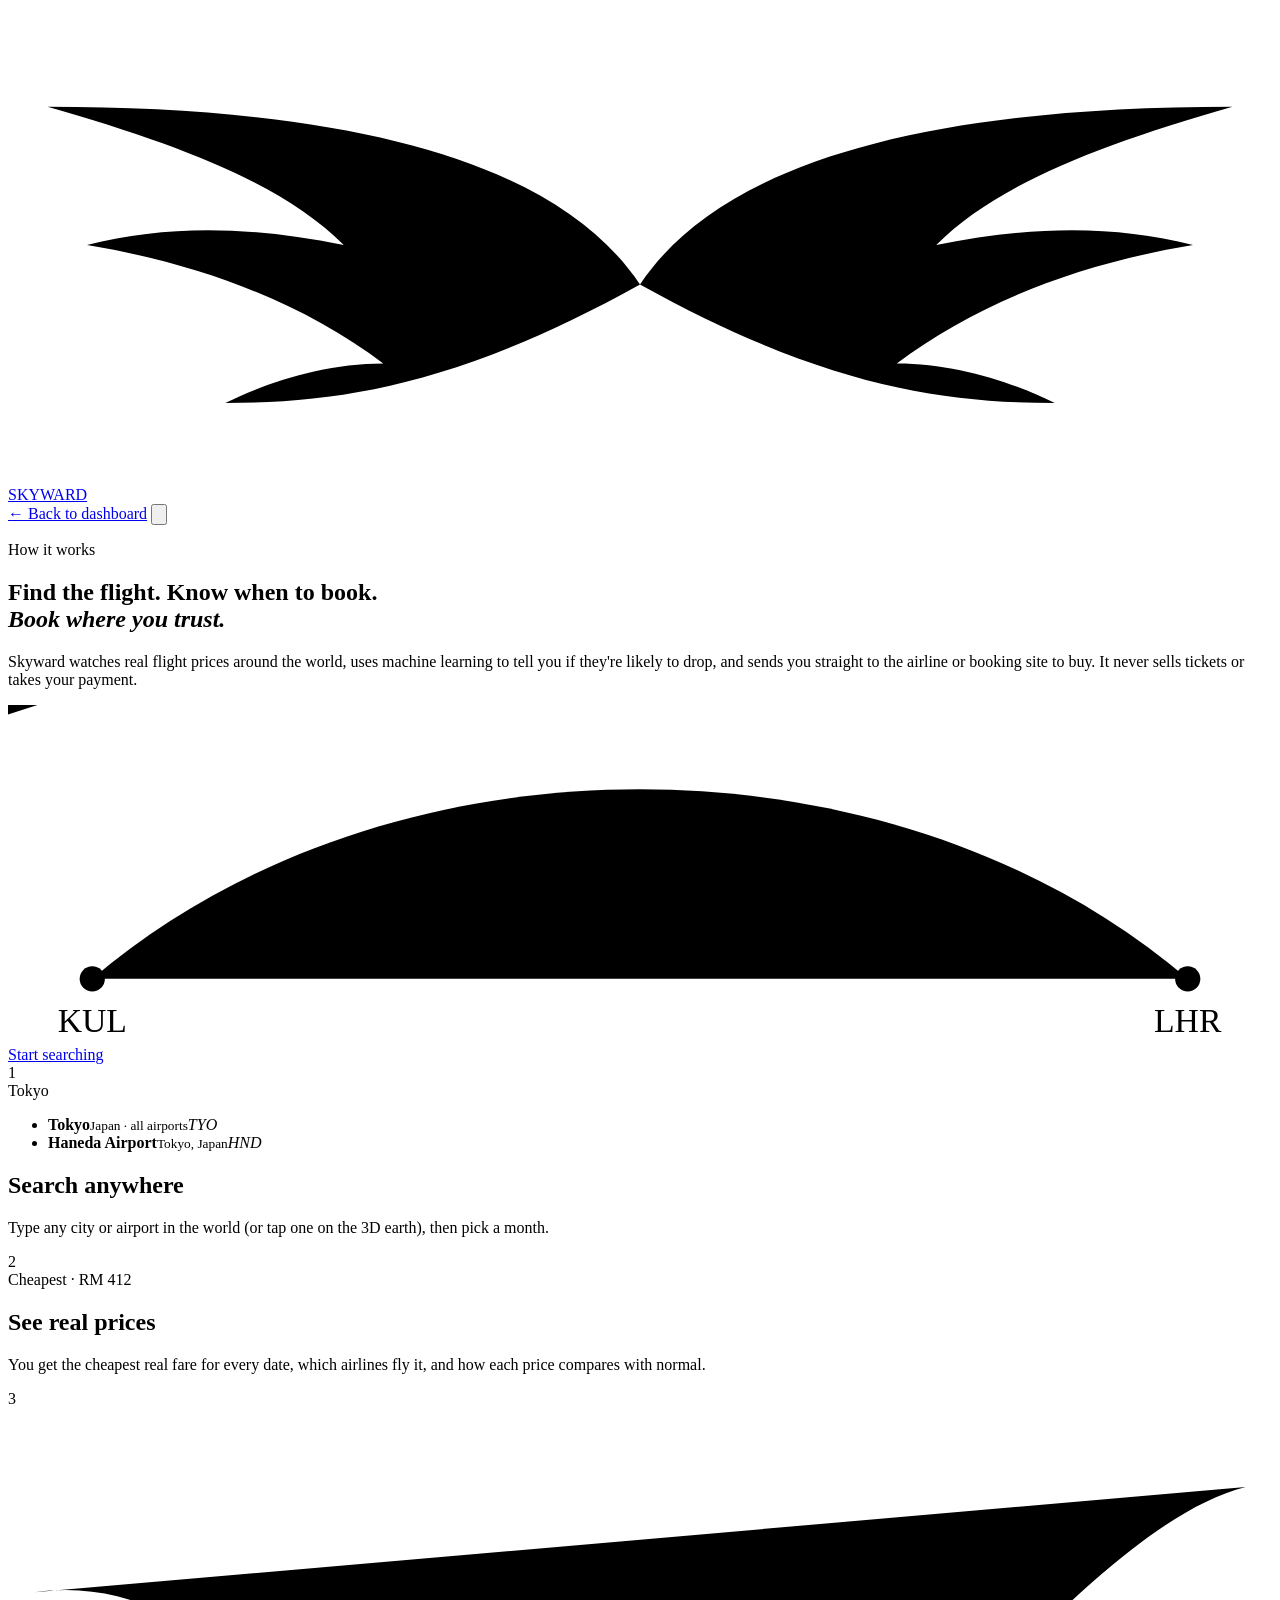
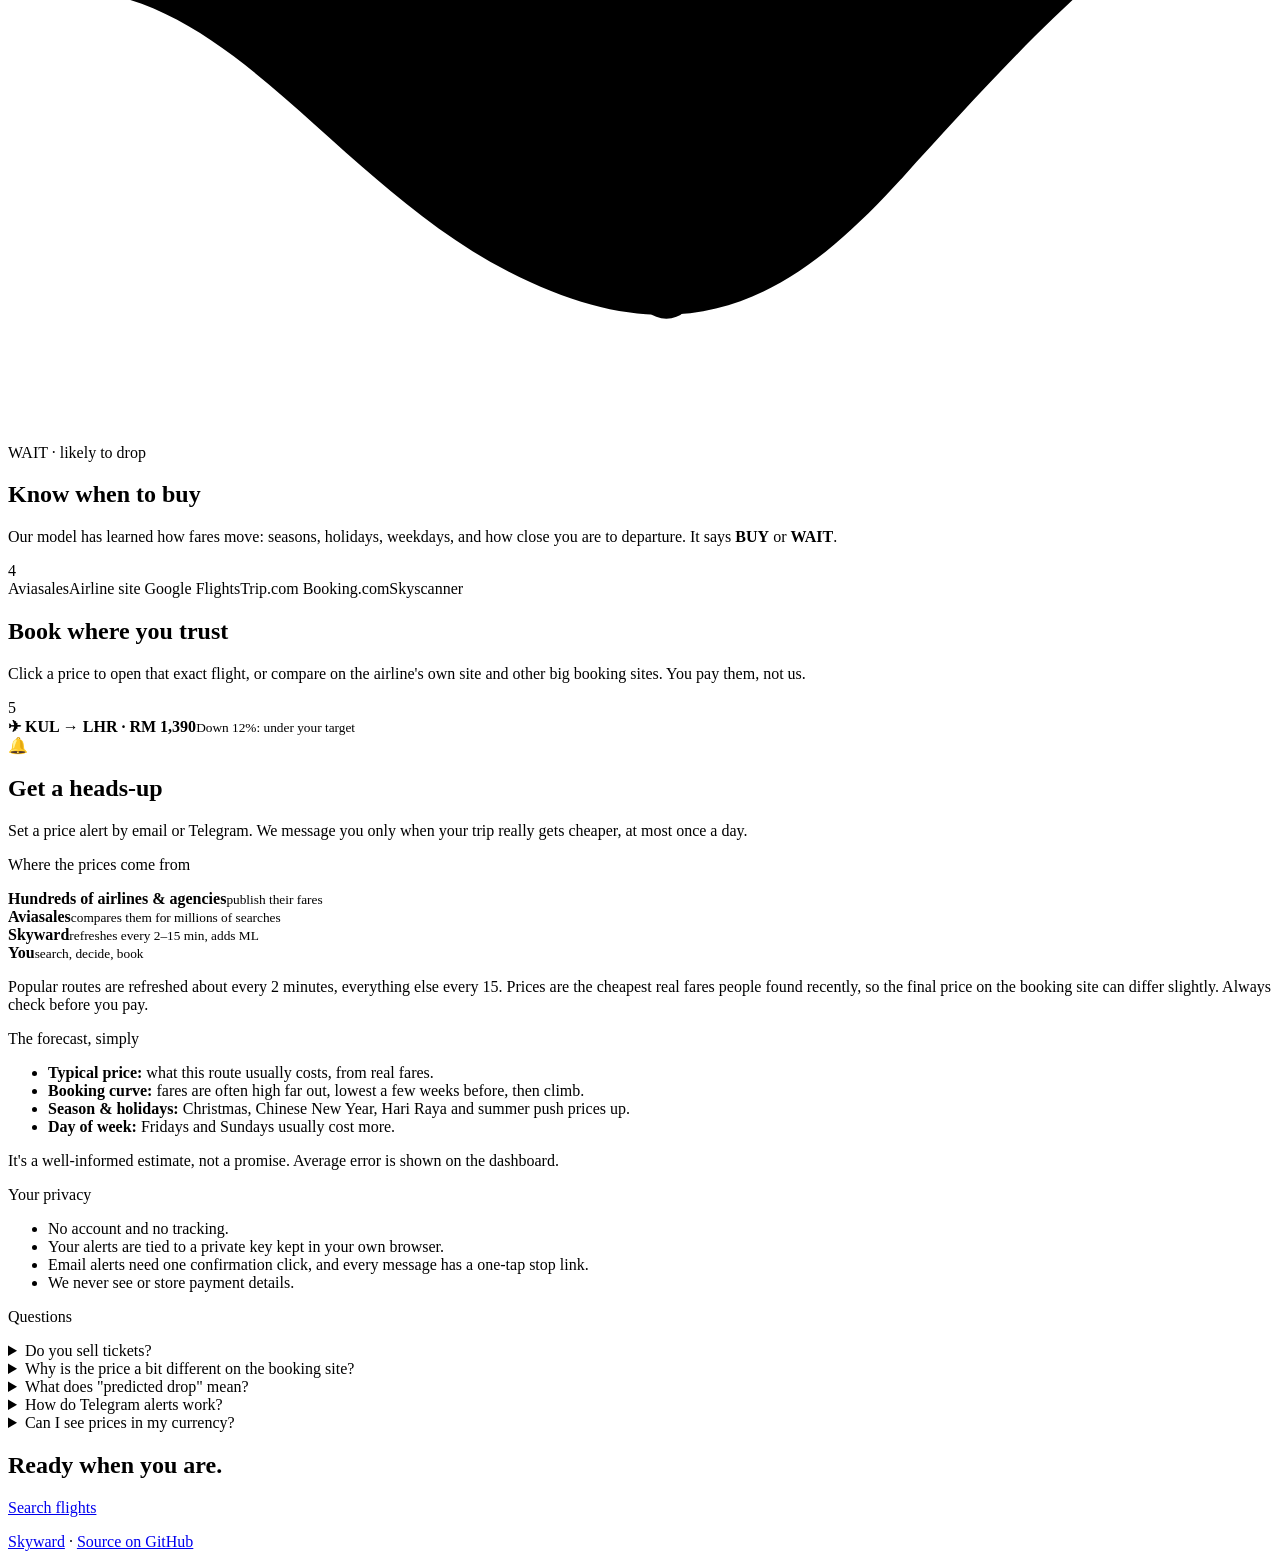
==== frontend/how.html @ 54696dd7 "v2.2.0: compare airlines, 2-minute live prices, varied deals, 180+ airline directory, How it works p" ====
<!doctype html>
<html lang="en" data-theme="dark">
<head>
<meta charset="utf-8">
<meta name="viewport" content="width=device-width, initial-scale=1">
<title>How Skyward works · Simple guide</title>
<meta name="description" content="How Skyward finds real flight prices, predicts when they'll drop, and lets you book on the site you trust.">
<meta name="color-scheme" content="dark light">
<script src="/static/theme.js?v=2.2.0"></script>
<link rel="preconnect" href="https://fonts.googleapis.com">
<link rel="preconnect" href="https://fonts.gstatic.com" crossorigin>
<link href="https://fonts.googleapis.com/css2?family=Cormorant+Garamond:wght@400;500;600&family=Inter:wght@400;500;600;700&display=swap" rel="stylesheet">
<link rel="stylesheet" href="/static/styles.css?v=2.2.0">
</head>
<body class="how">
<header class="how-top">
  <a class="brand inline" href="/" aria-label="Skyward home">
    <svg class="wings" viewBox="0 0 64 24" aria-hidden="true">
      <path d="M32 14c-4-6-14-9-30-9 7 2 12 4 15 7-5-1-9-1-13 0 6 1 11 3 15 6-3 0-6 1-8 2 6 0 12-1 21-6z"/>
      <path d="M32 14c4-6 14-9 30-9-7 2-12 4-15 7 5-1 9-1 13 0-6 1-11 3-15 6 3 0 6 1 8 2-6 0-12-1-21-6z"/>
    </svg>
    <span class="wordmark">SKYWARD</span>
  </a>
  <nav class="how-nav">
    <a href="/">← Back to dashboard</a>
    <button id="theme-toggle" class="theme-toggle" type="button" aria-label="Switch colour mode">
      <svg viewBox="0 0 24 24" aria-hidden="true">
        <mask id="moon-mask"><rect x="0" y="0" width="24" height="24" fill="white"/><circle class="moon-bite" cx="24" cy="4" r="8" fill="black"/></mask>
        <circle class="sun-core" cx="12" cy="12" r="5" mask="url(#moon-mask)"/>
        <g class="sun-rays">
          <line x1="12" y1="1.5" x2="12" y2="4"/><line x1="12" y1="20" x2="12" y2="22.5"/>
          <line x1="1.5" y1="12" x2="4" y2="12"/><line x1="20" y1="12" x2="22.5" y2="12"/>
          <line x1="4.6" y1="4.6" x2="6.3" y2="6.3"/><line x1="17.7" y1="17.7" x2="19.4" y2="19.4"/>
          <line x1="4.6" y1="19.4" x2="6.3" y2="17.7"/><line x1="17.7" y1="6.3" x2="19.4" y2="4.6"/>
        </g>
      </svg>
    </button>
  </nav>
</header>

<main class="how-main">
  <!-- hero -->
  <section class="how-hero">
    <p class="eyebrow">How it works</p>
    <h1>Find the flight. Know when to book.<br><em>Book where you trust.</em></h1>
    <p class="lead">Skyward watches real flight prices around the world, uses machine learning to tell you if they're likely to
      drop, and sends you straight to the airline or booking site to buy. It never sells tickets or takes your payment.</p>
    <svg class="hero-flight" viewBox="0 0 600 160" aria-hidden="true">
      <path id="hero-path" class="dash-path" d="M40 130 C 180 10, 420 10, 560 130"/>
      <circle cx="40" cy="130" r="6" class="dot"/><circle cx="560" cy="130" r="6" class="dot"/>
      <text x="40" y="155" text-anchor="middle" class="lbl">KUL</text><text x="560" y="155" text-anchor="middle" class="lbl">LHR</text>
      <g class="hero-plane"><path d="M14 0 L-8 -7 L-4 0 L-8 7 Z"/></g>
    </svg>
    <a class="btn gold" href="/">Start searching</a>
  </section>

  <!-- steps -->
  <section class="how-steps">
    <article class="step">
      <span class="step-n">1</span>
      <div class="art art-search" aria-hidden="true">
        <div class="fake-input"><span class="typed">Tokyo</span><span class="caret"></span></div>
        <ul class="fake-suggest"><li><b>Tokyo</b><small>Japan · all airports</small><em>TYO</em></li><li><b>Haneda Airport</b><small>Tokyo, Japan</small><em>HND</em></li></ul>
      </div>
      <h2>Search anywhere</h2>
      <p>Type any city or airport in the world (or tap one on the 3D earth), then pick a month.</p>
    </article>

    <article class="step">
      <span class="step-n">2</span>
      <div class="art art-bars" aria-hidden="true">
        <div class="bars"><i style="--h:70%"></i><i style="--h:52%"></i><i style="--h:84%"></i><i class="best" style="--h:34%"></i><i style="--h:61%"></i><i style="--h:76%"></i><i style="--h:47%"></i></div>
        <span class="tag">Cheapest · RM 412</span>
      </div>
      <h2>See real prices</h2>
      <p>You get the cheapest real fare for every date, which airlines fly it, and how each price compares with normal.</p>
    </article>

    <article class="step">
      <span class="step-n">3</span>
      <div class="art art-chart" aria-hidden="true">
        <svg viewBox="0 0 240 120"><path class="grid" d="M0 30H240M0 60H240M0 90H240"/>
          <path class="line" d="M5 35 C 40 30, 60 70, 95 88 S 150 92, 170 70 S 215 20, 235 15"/>
          <circle class="low" cx="125" cy="92" r="5"/></svg>
        <span class="pill wait">WAIT · likely to drop</span>
      </div>
      <h2>Know when to buy</h2>
      <p>Our model has learned how fares move: seasons, holidays, weekdays, and how close you are to departure. It says <b>BUY</b> or <b>WAIT</b>.</p>
    </article>

    <article class="step">
      <span class="step-n">4</span>
      <div class="art art-book" aria-hidden="true">
        <span class="chipx" style="--d:0s">Aviasales</span><span class="chipx" style="--d:.15s">Airline site</span>
        <span class="chipx" style="--d:.3s">Google Flights</span><span class="chipx" style="--d:.45s">Trip.com</span>
        <span class="chipx" style="--d:.6s">Booking.com</span><span class="chipx" style="--d:.75s">Skyscanner</span>
        <span class="cursor"></span>
      </div>
      <h2>Book where you trust</h2>
      <p>Click a price to open that exact flight, or compare on the airline's own site and other big booking sites. You pay them, not us.</p>
    </article>

    <article class="step">
      <span class="step-n">5</span>
      <div class="art art-phone" aria-hidden="true">
        <div class="phone"><div class="notif"><b>✈ KUL → LHR · RM 1,390</b><small>Down 12%: under your target</small></div></div>
        <span class="bell">🔔</span>
      </div>
      <h2>Get a heads-up</h2>
      <p>Set a price alert by email or Telegram. We message you only when your trip really gets cheaper, at most once a day.</p>
    </article>
  </section>

  <!-- data flow -->
  <section class="how-card">
    <p class="eyebrow">Where the prices come from</p>
    <div class="flow" aria-label="Airlines and agencies, to Aviasales, to Skyward, to you">
      <div class="node"><b>Hundreds of airlines &amp; agencies</b><small>publish their fares</small></div>
      <div class="pipe"><i></i><i></i><i></i></div>
      <div class="node"><b>Aviasales</b><small>compares them for millions of searches</small></div>
      <div class="pipe"><i></i><i></i><i></i></div>
      <div class="node gold"><b>Skyward</b><small>refreshes every 2–15 min, adds ML</small></div>
      <div class="pipe"><i></i><i></i><i></i></div>
      <div class="node"><b>You</b><small>search, decide, book</small></div>
    </div>
    <p class="muted">Popular routes are refreshed about every 2 minutes, everything else every 15. Prices are the cheapest real fares
      people found recently, so the final price on the booking site can differ slightly. Always check before you pay.</p>
  </section>

  <!-- the forecast in plain words -->
  <section class="how-grid">
    <div class="how-card">
      <p class="eyebrow">The forecast, simply</p>
      <ul class="ticks">
        <li><b>Typical price:</b> what this route usually costs, from real fares.</li>
        <li><b>Booking curve:</b> fares are often high far out, lowest a few weeks before, then climb.</li>
        <li><b>Season &amp; holidays:</b> Christmas, Chinese New Year, Hari Raya and summer push prices up.</li>
        <li><b>Day of week:</b> Fridays and Sundays usually cost more.</li>
      </ul>
      <p class="muted small">It's a well-informed estimate, not a promise. Average error is shown on the dashboard.</p>
    </div>
    <div class="how-card">
      <p class="eyebrow">Your privacy</p>
      <ul class="ticks">
        <li>No account and no tracking.</li>
        <li>Your alerts are tied to a private key kept in your own browser.</li>
        <li>Email alerts need one confirmation click, and every message has a one-tap stop link.</li>
        <li>We never see or store payment details.</li>
      </ul>
    </div>
  </section>

  <!-- FAQ -->
  <section class="how-card faq">
    <p class="eyebrow">Questions</p>
    <details><summary>Do you sell tickets?</summary><p>No. Skyward finds and compares prices, then sends you to the airline or booking site, where you book and pay.</p></details>
    <details><summary>Why is the price a bit different on the booking site?</summary><p>Fares change constantly. Ours is the cheapest real fare found recently; seats at that price can sell out. Click through to see the live price.</p></details>
    <details><summary>What does "predicted drop" mean?</summary><p>The model expects that fare to get cheaper before departure, and shows the best day to buy. It's a forecast, not a guarantee, so if the price already suits you, book.</p></details>
    <details><summary>How do Telegram alerts work?</summary><p>Tick "Also message me on Telegram" when you create an alert. Telegram opens our bot; press <b>Start</b> and you're connected. Send <b>/stop</b> anytime to stop.</p></details>
    <details><summary>Can I see prices in my currency?</summary><p>Yes. Choose from 160+ currencies at the top of the dashboard; exchange rates update daily.</p></details>
  </section>

  <section class="how-cta">
    <h2>Ready when you are.</h2>
    <a class="btn gold" href="/">Search flights</a>
  </section>
</main>
<footer><p><a href="/">Skyward</a> · <a href="https://github.com/Faryaan-Khan/skyward" target="_blank" rel="noopener">Source on GitHub</a></p></footer>
<script src="/static/how.js?v=2.2.0" defer></script>
</body>
</html>
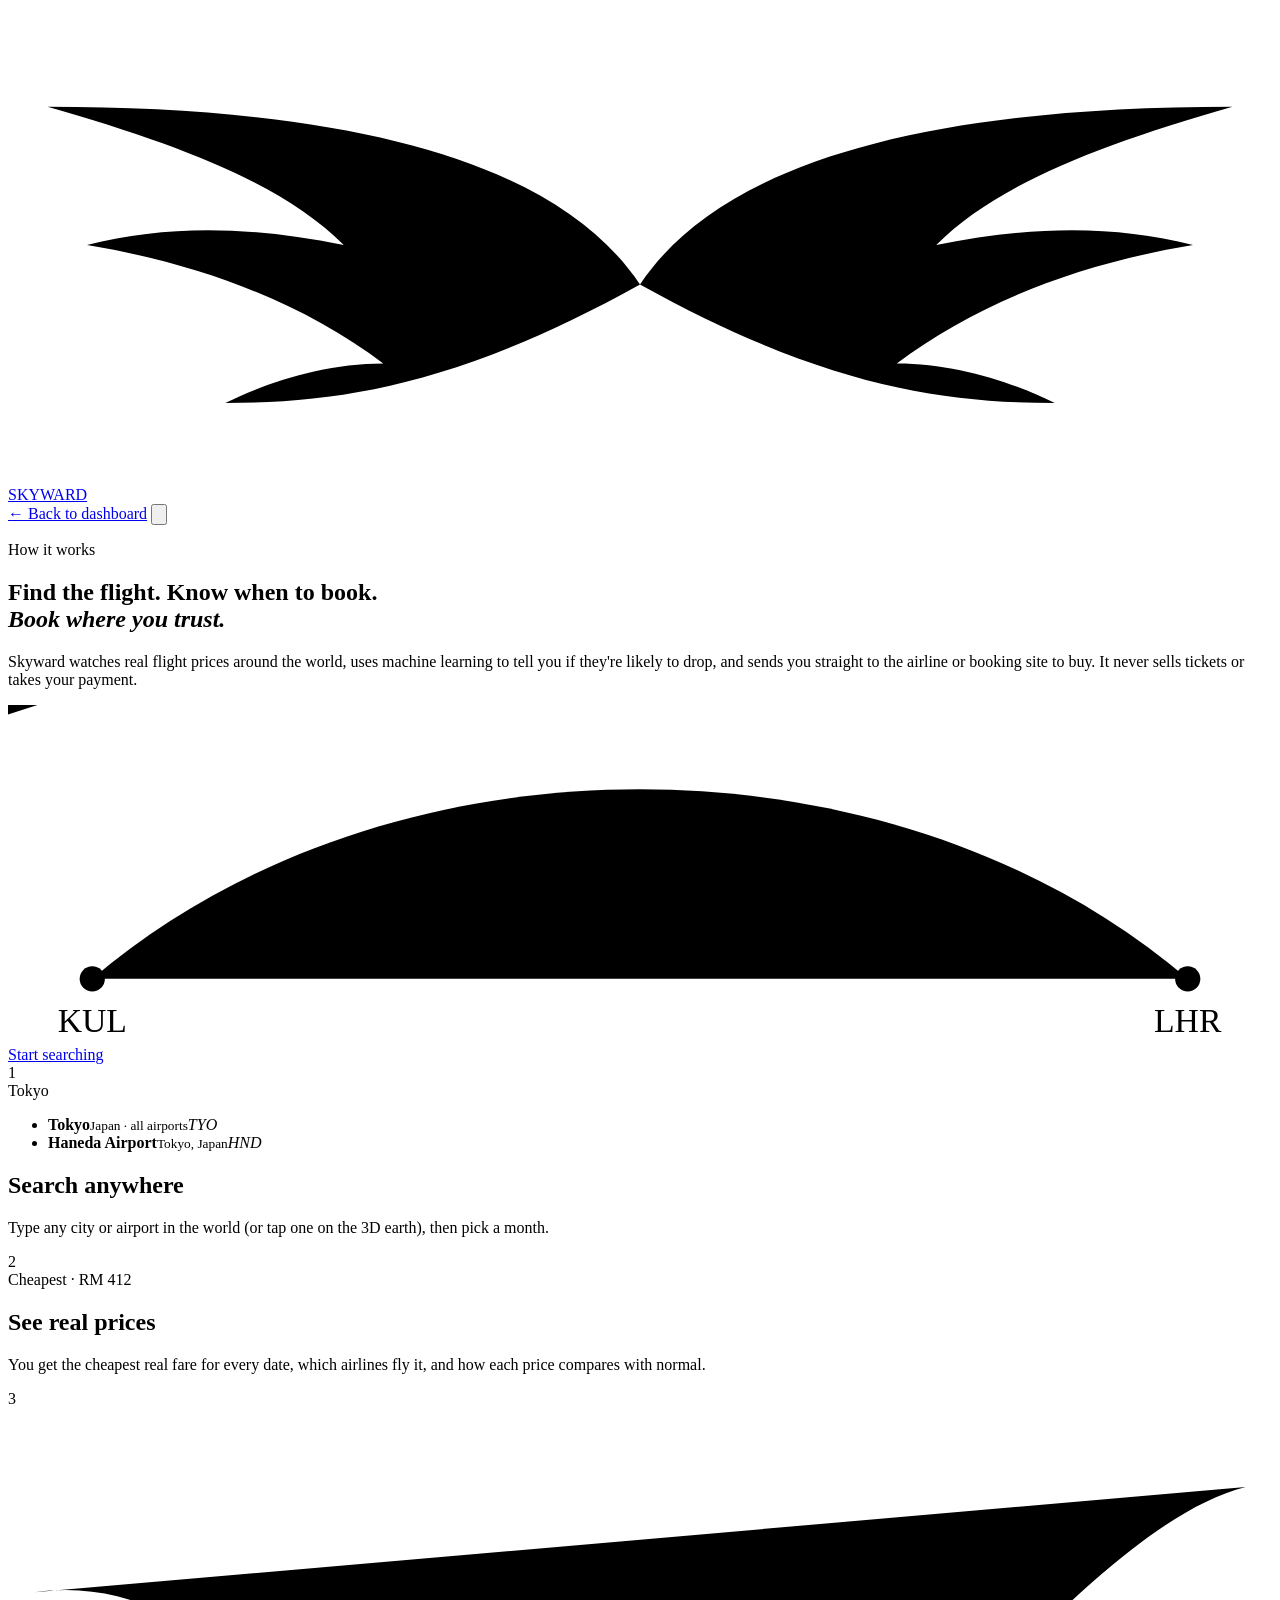
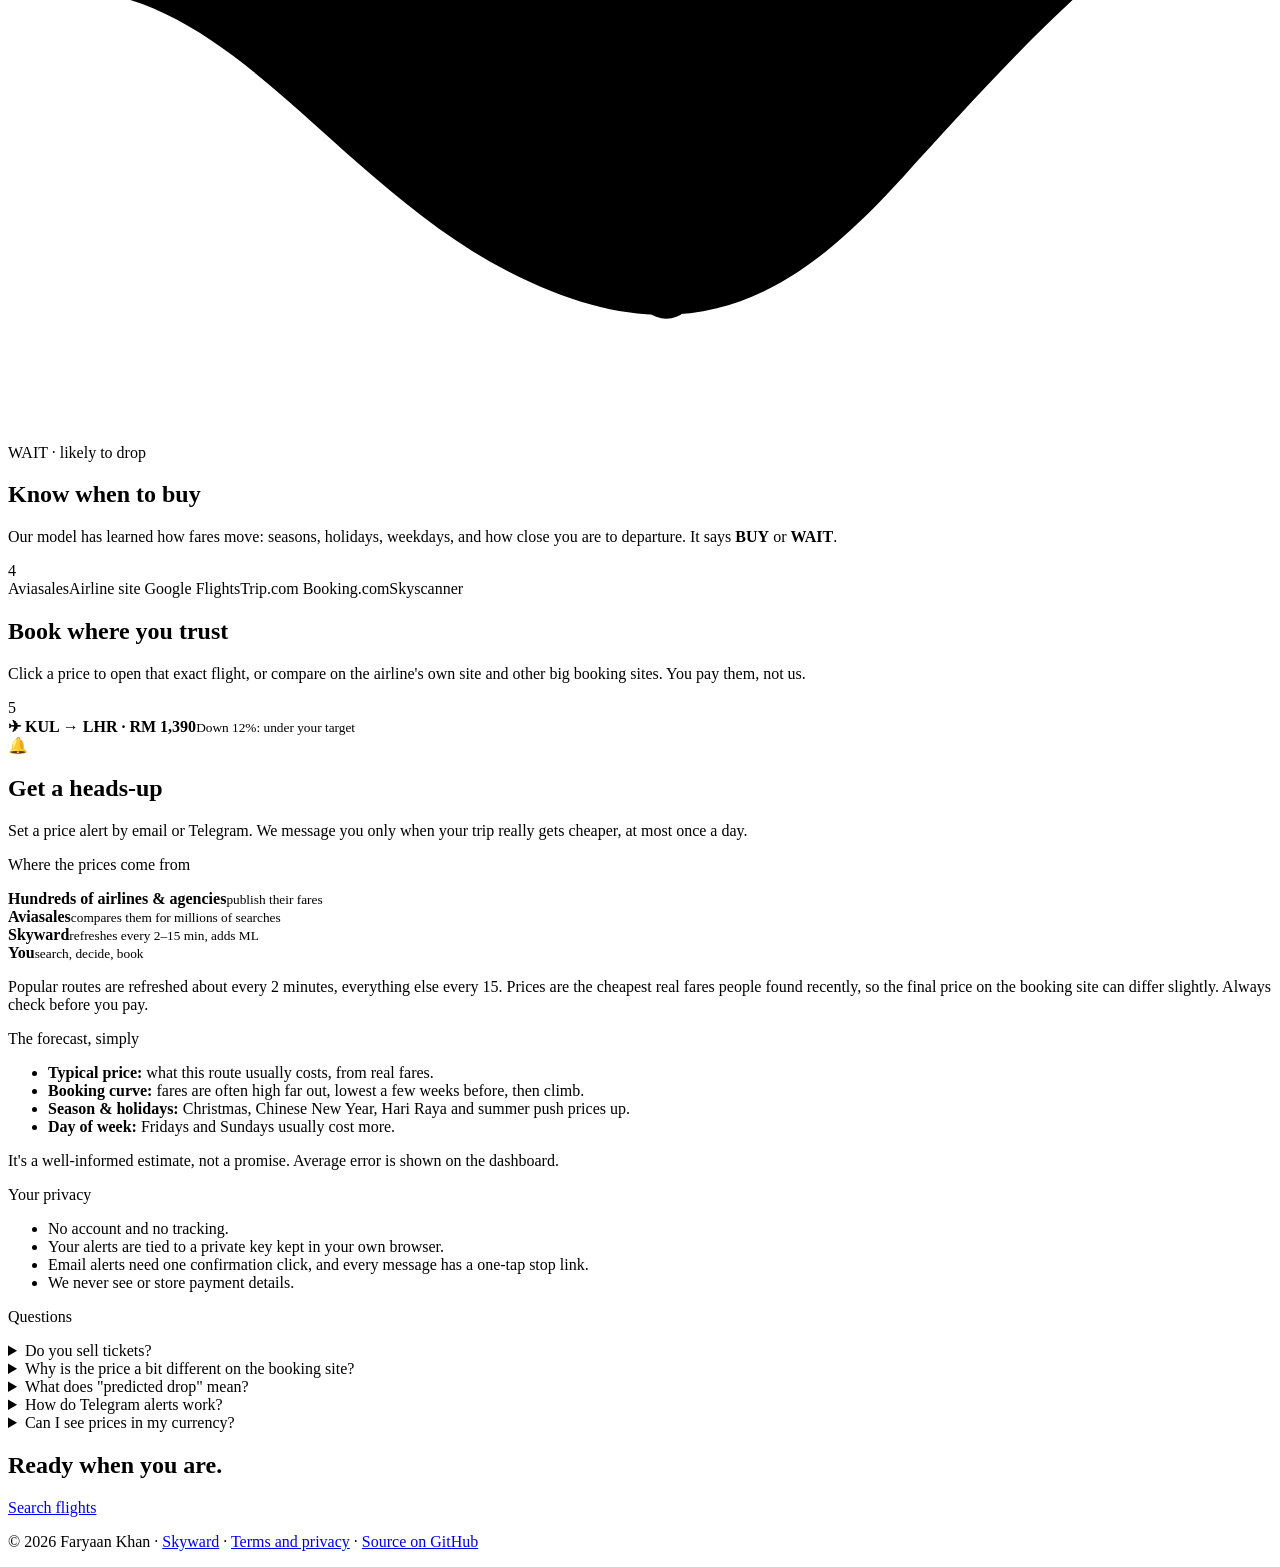
==== commit 7afa16c9: "Licensing and legal: copyright notices, NOTICE file, terms and privacy page" ====
--- a/frontend/how.html
+++ b/frontend/how.html
@@ -1,4 +1,5 @@
 <!doctype html>
+<!-- Copyright (c) 2026 Faryaan Khan. SPDX-License-Identifier: PolyForm-Noncommercial-1.0.0 -->
 <html lang="en" data-theme="dark">
 <head>
 <meta charset="utf-8">
@@ -165,7 +166,7 @@
     <a class="btn gold" href="/">Search flights</a>
   </section>
 </main>
-<footer><p><a href="/">Skyward</a> · <a href="https://github.com/Faryaan-Khan/skyward" target="_blank" rel="noopener">Source on GitHub</a></p></footer>
+<footer><p>© 2026 Faryaan Khan · <a href="/">Skyward</a> · <a href="/static/legal.html">Terms and privacy</a> · <a href="https://github.com/Faryaan-Khan/skyward" target="_blank" rel="noopener">Source on GitHub</a></p></footer>
 <script src="/static/how.js?v=2.2.0" defer></script>
 </body>
 </html>
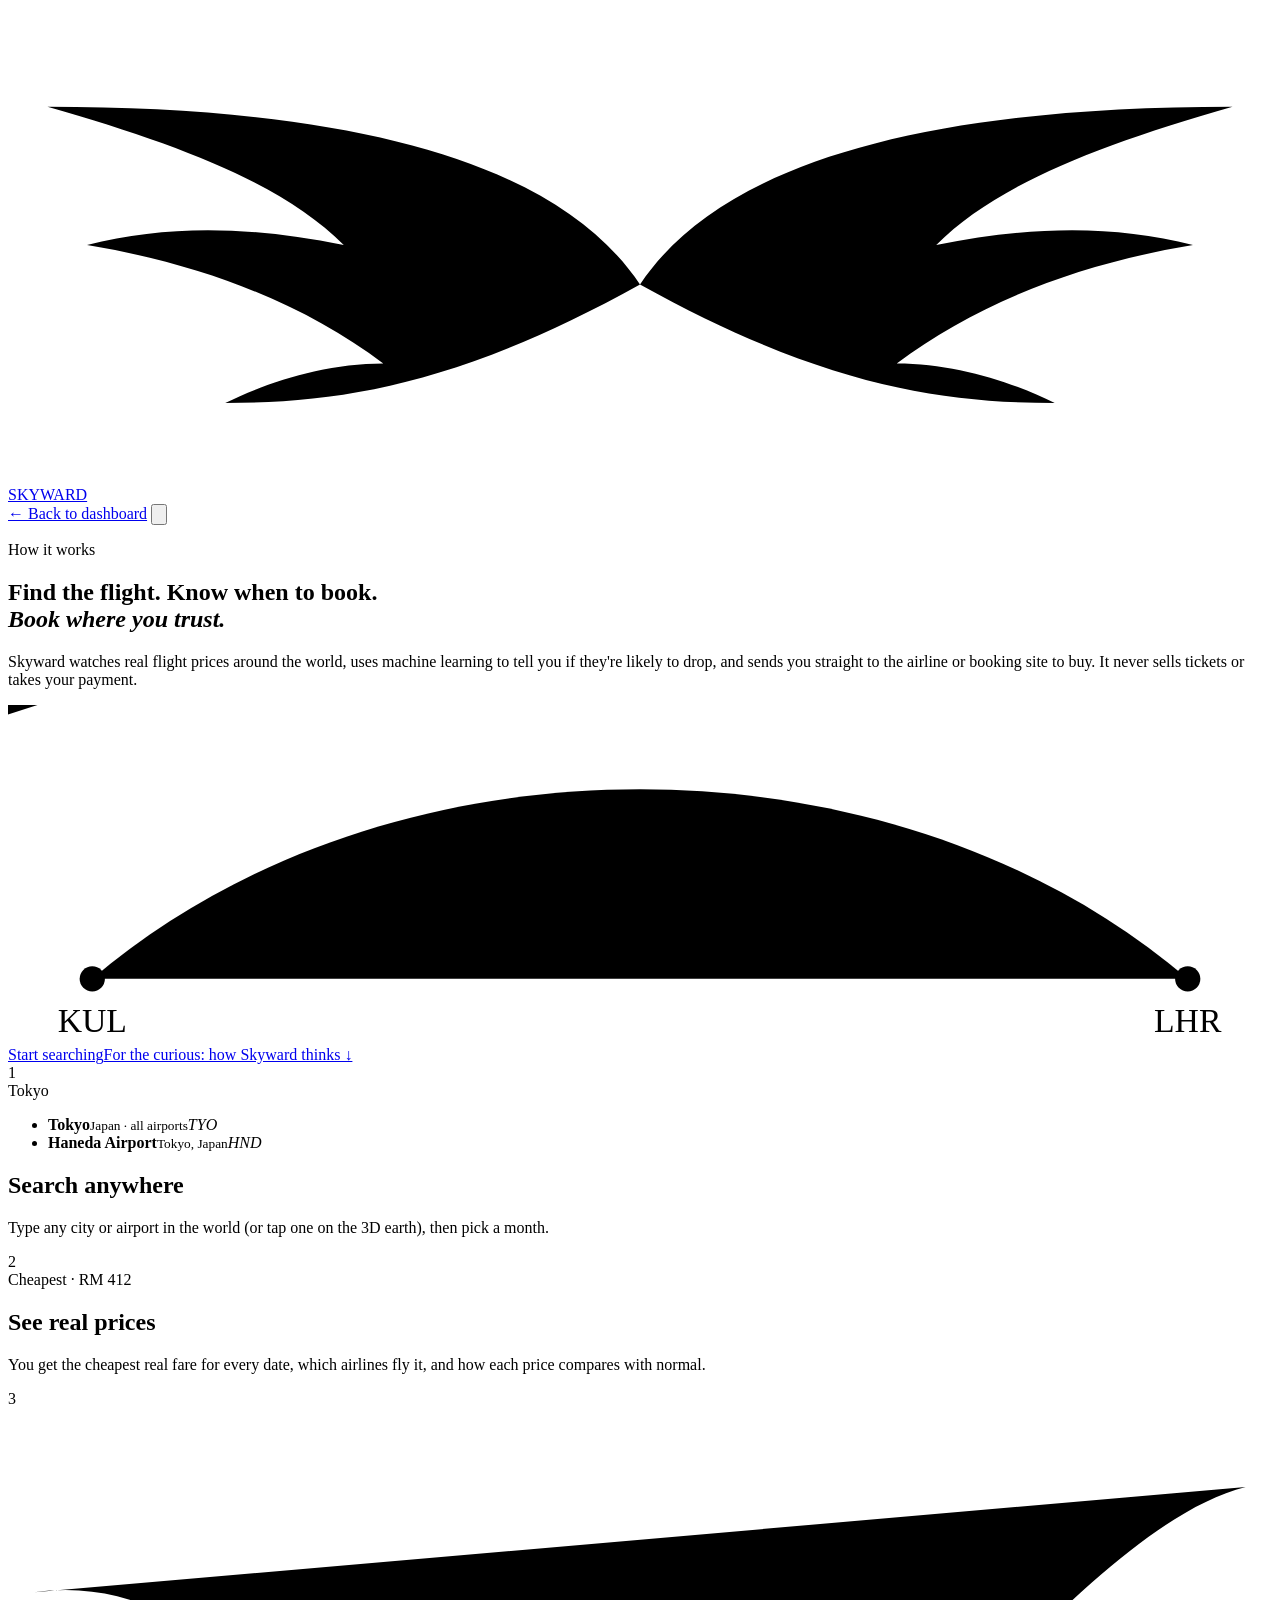
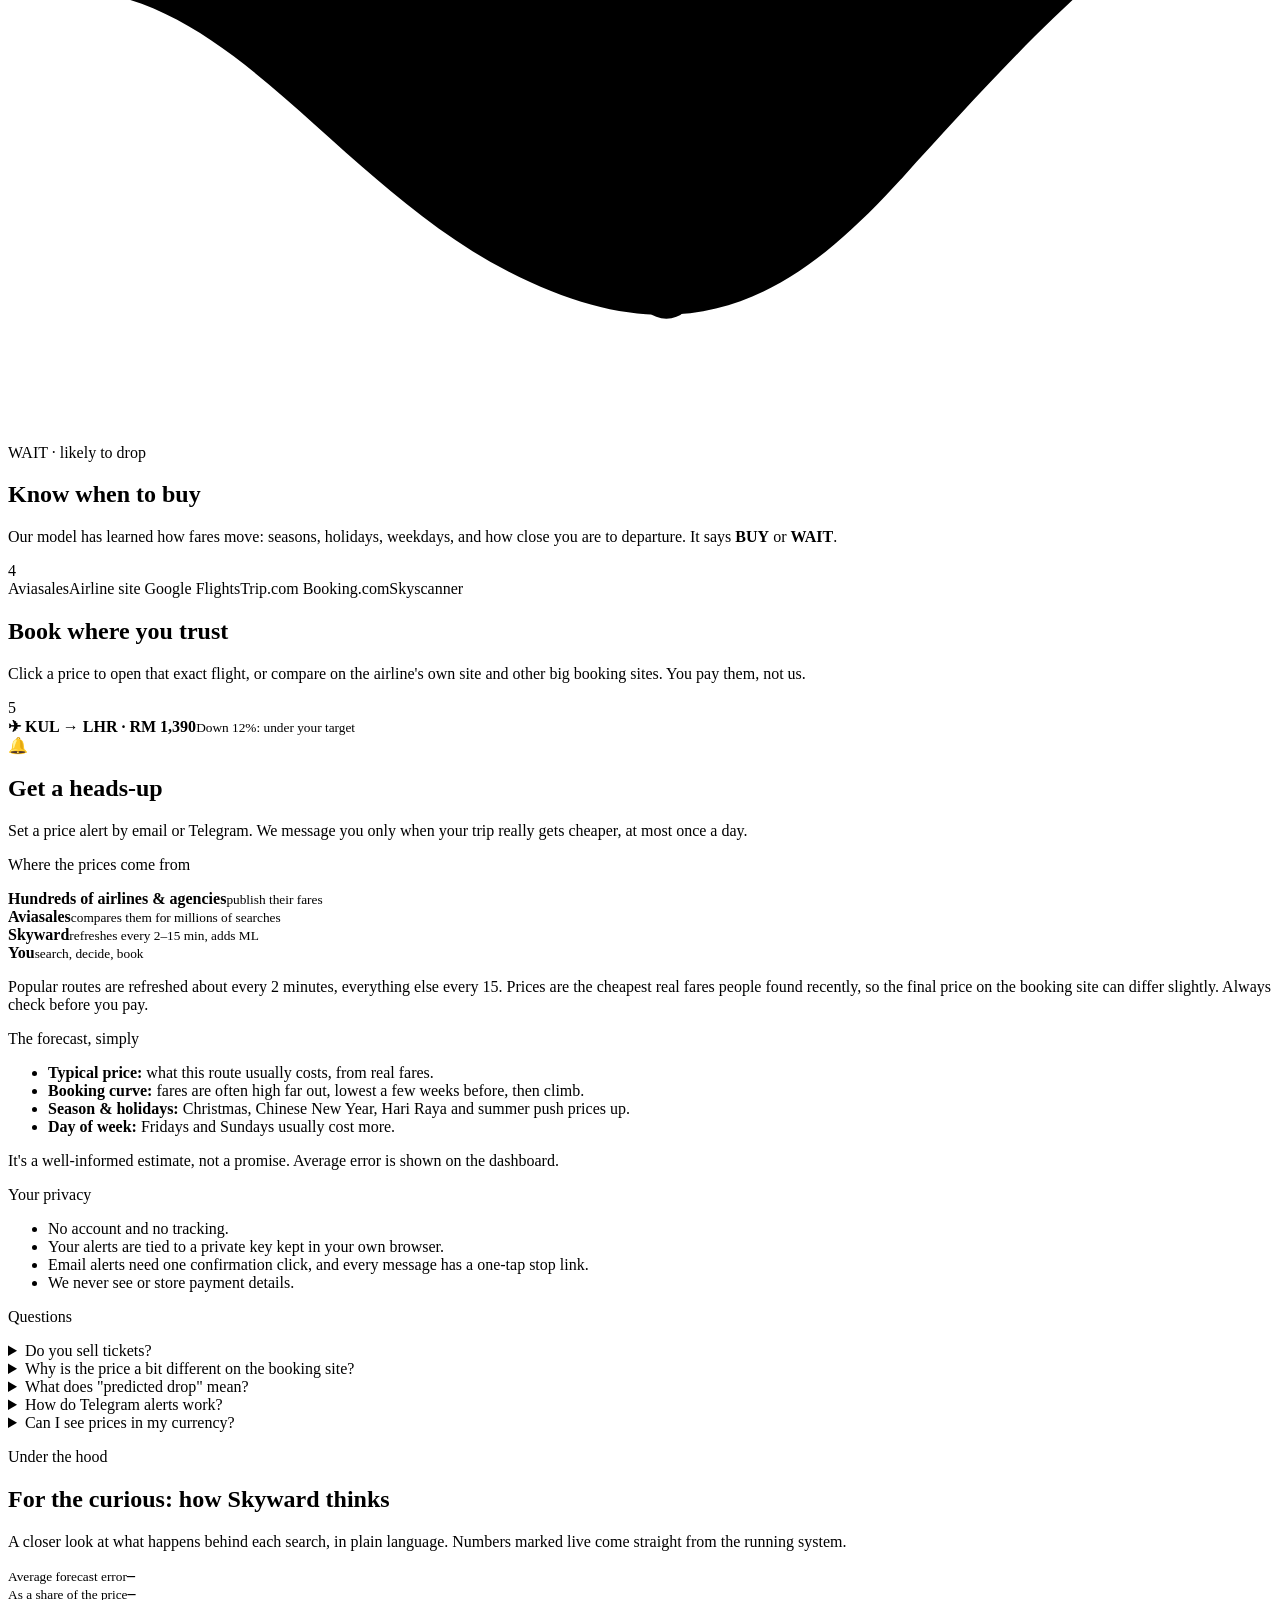
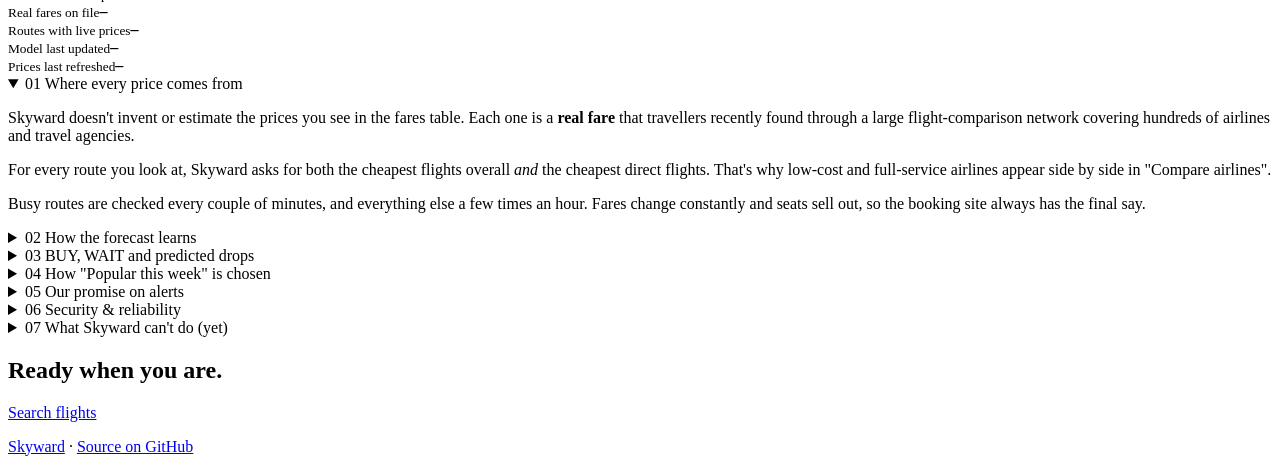
==== commit addfdb14: "How it works: 'For the curious' section with live model stats, written for customers" ====
--- a/frontend/how.html
+++ b/frontend/how.html
@@ -1,5 +1,4 @@
 <!doctype html>
-<!-- Copyright (c) 2026 Faryaan Khan. SPDX-License-Identifier: PolyForm-Noncommercial-1.0.0 -->
 <html lang="en" data-theme="dark">
 <head>
 <meta charset="utf-8">
@@ -11,7 +10,7 @@
 <link rel="preconnect" href="https://fonts.googleapis.com">
 <link rel="preconnect" href="https://fonts.gstatic.com" crossorigin>
 <link href="https://fonts.googleapis.com/css2?family=Cormorant+Garamond:wght@400;500;600&family=Inter:wght@400;500;600;700&display=swap" rel="stylesheet">
-<link rel="stylesheet" href="/static/styles.css?v=2.2.0">
+<link rel="stylesheet" href="/static/styles.css?v=2.2.1">
 </head>
 <body class="how">
 <header class="how-top">
@@ -52,7 +51,7 @@
       <text x="40" y="155" text-anchor="middle" class="lbl">KUL</text><text x="560" y="155" text-anchor="middle" class="lbl">LHR</text>
       <g class="hero-plane"><path d="M14 0 L-8 -7 L-4 0 L-8 7 Z"/></g>
     </svg>
-    <a class="btn gold" href="/">Start searching</a>
+    <div class="hero-actions"><a class="btn gold" href="/">Start searching</a><a class="btn ghost" href="#geek">For the curious: how Skyward thinks ↓</a></div>
   </section>
 
   <!-- steps -->
@@ -161,12 +160,111 @@
     <details><summary>Can I see prices in my currency?</summary><p>Yes. Choose from 160+ currencies at the top of the dashboard; exchange rates update daily.</p></details>
   </section>
 
+  <!-- ===== Under the hood: for the curious ===== -->
+  <section class="geek" id="geek">
+    <div class="geek-head">
+      <p class="eyebrow">Under the hood</p>
+      <h2>For the curious: how Skyward thinks</h2>
+      <p class="muted">A closer look at what happens behind each search, in plain language. Numbers marked
+        <span class="live-badge">live</span> come straight from the running system.</p>
+      <div class="live-stats" id="live-stats" aria-live="polite">
+        <div><small>Average forecast error</small><b data-k="mae">–</b></div>
+        <div><small>As a share of the price</small><b data-k="mape">–</b></div>
+        <div><small>Real fares on file</small><b data-k="fares">–</b></div>
+        <div><small>Routes with live prices</small><b data-k="routes">–</b></div>
+        <div><small>Model last updated</small><b data-k="trained">–</b></div>
+        <div><small>Prices last refreshed</small><b data-k="refreshed">–</b></div>
+      </div>
+    </div>
+
+    <details class="deep" open>
+      <summary><span>01</span> Where every price comes from</summary>
+      <p>Skyward doesn't invent or estimate the prices you see in the fares table. Each one is a <b>real fare</b> that travellers
+        recently found through a large flight-comparison network covering hundreds of airlines and travel agencies.</p>
+      <p>For every route you look at, Skyward asks for both the cheapest flights overall <em>and</em> the cheapest direct flights.
+        That's why low-cost and full-service airlines appear side by side in "Compare airlines".</p>
+      <p>Busy routes are checked every couple of minutes, and everything else a few times an hour. Fares change constantly and seats
+        sell out, so the booking site always has the final say.</p>
+    </details>
+
+    <details class="deep">
+      <summary><span>02</span> How the forecast learns</summary>
+      <p>The forecast is a <b>machine-learning model</b> trained on a large history of fares. It looks at the patterns that really move
+        ticket prices:</p>
+      <ul class="ticks">
+        <li><b>How far ahead you book:</b> fares tend to be high very early, dip, then climb sharply near departure.</li>
+        <li><b>Season:</b> school holidays, year-end and summer are busier and pricier.</li>
+        <li><b>Festivals and holidays:</b> Christmas, New Year, Chinese New Year, Hari Raya, Deepavali and more.</li>
+        <li><b>Day of the week:</b> some departure days are consistently cheaper than others.</li>
+        <li><b>The route itself:</b> short hops and long-haul flights behave differently.</li>
+      </ul>
+      <p>Instead of memorising each route, the model learns how prices move <em>compared with what's normal for that route</em>. That's
+        what lets it make a sensible forecast for a route it has only just started watching, anywhere in the world.</p>
+      <p>The model is <b>retrained automatically many times a day</b> as new prices arrive, so it keeps adapting to the real market.
+        Its average error above is measured on prices it wasn't trained on.</p>
+    </details>
+
+    <details class="deep">
+      <summary><span>03</span> BUY, WAIT and predicted drops</summary>
+      <p>For your exact travel date, Skyward imagines buying the ticket <b>today, tomorrow, next week… all the way to departure</b>,
+        and predicts the price for each of those days.</p>
+      <div class="mini-curve" aria-hidden="true">
+        <svg viewBox="0 0 320 110"><path class="axis" d="M10 95H310"/><path class="c" d="M12 40 C 70 38, 110 80, 160 82 S 250 60, 308 12"/>
+          <circle class="today" cx="12" cy="40" r="5"/><circle class="best" cx="165" cy="82" r="6"/>
+          <text x="12" y="25" class="t">today</text><text x="150" y="104" class="t">best day</text><text x="268" y="30" class="t">departure</text></svg>
+      </div>
+      <ul class="ticks">
+        <li><b>BUY</b>: today is already the best (or close enough that waiting isn't worth the risk).</li>
+        <li><b>WAIT</b>: the model expects a meaningfully lower price later. It shows you roughly how much and when.</li>
+        <li><b>Predicted drops</b>: trips across Skyward where a clear fall is expected, biggest first.</li>
+        <li><b>Deals</b>: the opposite. Real fares available <em>right now</em> that are well below what that route normally costs.</li>
+      </ul>
+      <p class="muted">A forecast is a well-informed estimate, never a guarantee. If a price already works for you, book it.</p>
+    </details>
+
+    <details class="deep">
+      <summary><span>04</span> How "Popular this week" is chosen</summary>
+      <p>Every week Skyward blends two signals: <b>what Skyward travellers searched</b> over the past seven days and <b>what's trending
+        worldwide</b> across major travel hubs. To keep the list interesting, no single destination is allowed to dominate it.
+        Automatic page refreshes don't count as searches, so the list reflects real interest.</p>
+    </details>
+
+    <details class="deep">
+      <summary><span>05</span> Our promise on alerts</summary>
+      <ul class="ticks">
+        <li>Email alerts only start after you confirm your address, so nobody can sign you up.</li>
+        <li>Alerts are based on a <b>real price you can buy</b>, never on a forecast.</li>
+        <li>At most <b>one message per trip per day</b>, and a repeat only if the price falls further.</li>
+        <li>Every message has a one-tap stop link; on Telegram, just send /stop.</li>
+      </ul>
+    </details>
+
+    <details class="deep">
+      <summary><span>06</span> Security &amp; reliability</summary>
+      <ul class="ticks">
+        <li>Encrypted connections everywhere, strict browser security rules and protection against automated abuse.</li>
+        <li>No accounts, no tracking, and no payment details: you always pay on the airline's or agency's own site.</li>
+        <li>Your alerts are tied to a private key that stays in your browser.</li>
+        <li>Every update is automatically tested and security-scanned before it goes live.</li>
+      </ul>
+    </details>
+
+    <details class="deep">
+      <summary><span>07</span> What Skyward can't do (yet)</summary>
+      <ul class="ticks">
+        <li>Show a seat-level live quote from every airline. Prices are recent real fares, so confirm on the booking site.</li>
+        <li>Cover every date on very quiet routes: if few people search a route, there may be gaps.</li>
+        <li>Return trips, multi-city and business class are on the way; today it's one-way economy for one adult.</li>
+      </ul>
+    </details>
+  </section>
+
   <section class="how-cta">
     <h2>Ready when you are.</h2>
     <a class="btn gold" href="/">Search flights</a>
   </section>
 </main>
-<footer><p>© 2026 Faryaan Khan · <a href="/">Skyward</a> · <a href="/static/legal.html">Terms and privacy</a> · <a href="https://github.com/Faryaan-Khan/skyward" target="_blank" rel="noopener">Source on GitHub</a></p></footer>
-<script src="/static/how.js?v=2.2.0" defer></script>
+<footer><p><a href="/">Skyward</a> · <a href="https://github.com/Faryaan-Khan/skyward" target="_blank" rel="noopener">Source on GitHub</a></p></footer>
+<script src="/static/how.js?v=2.2.1" defer></script>
 </body>
 </html>
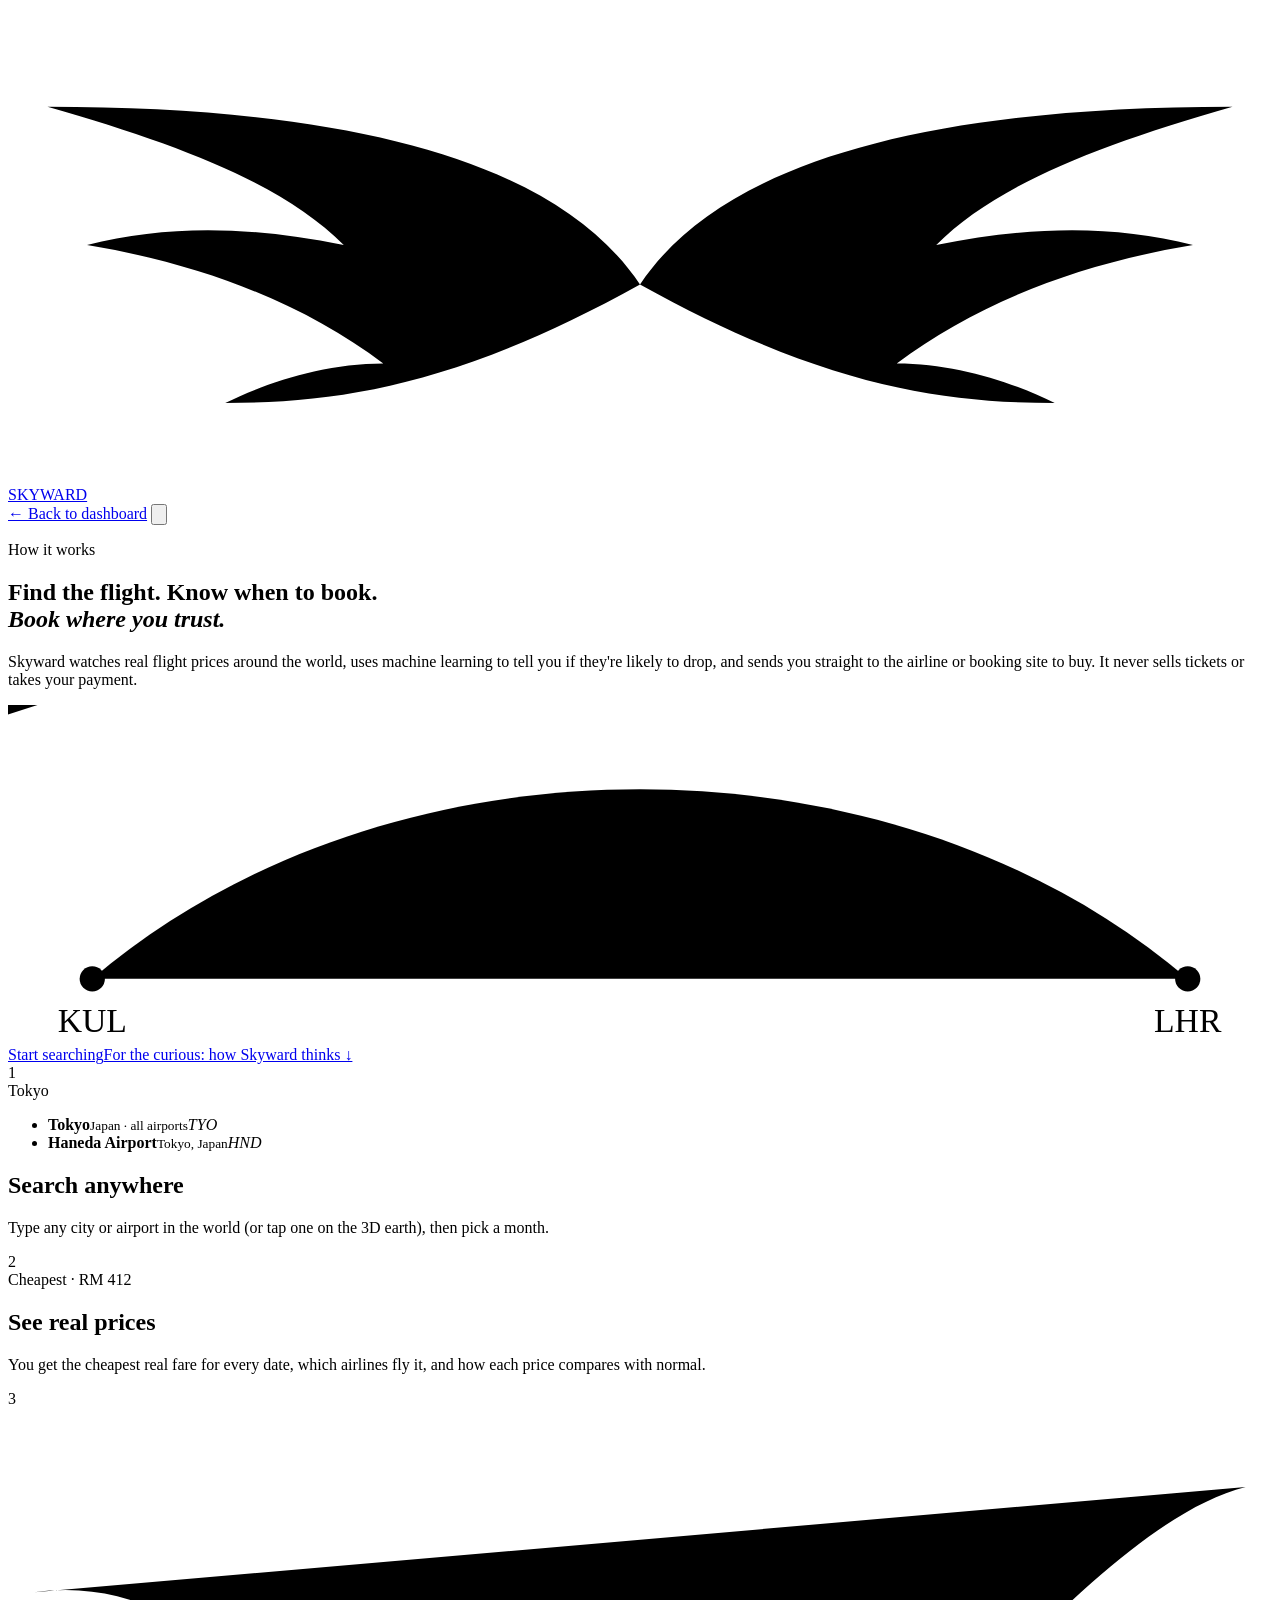
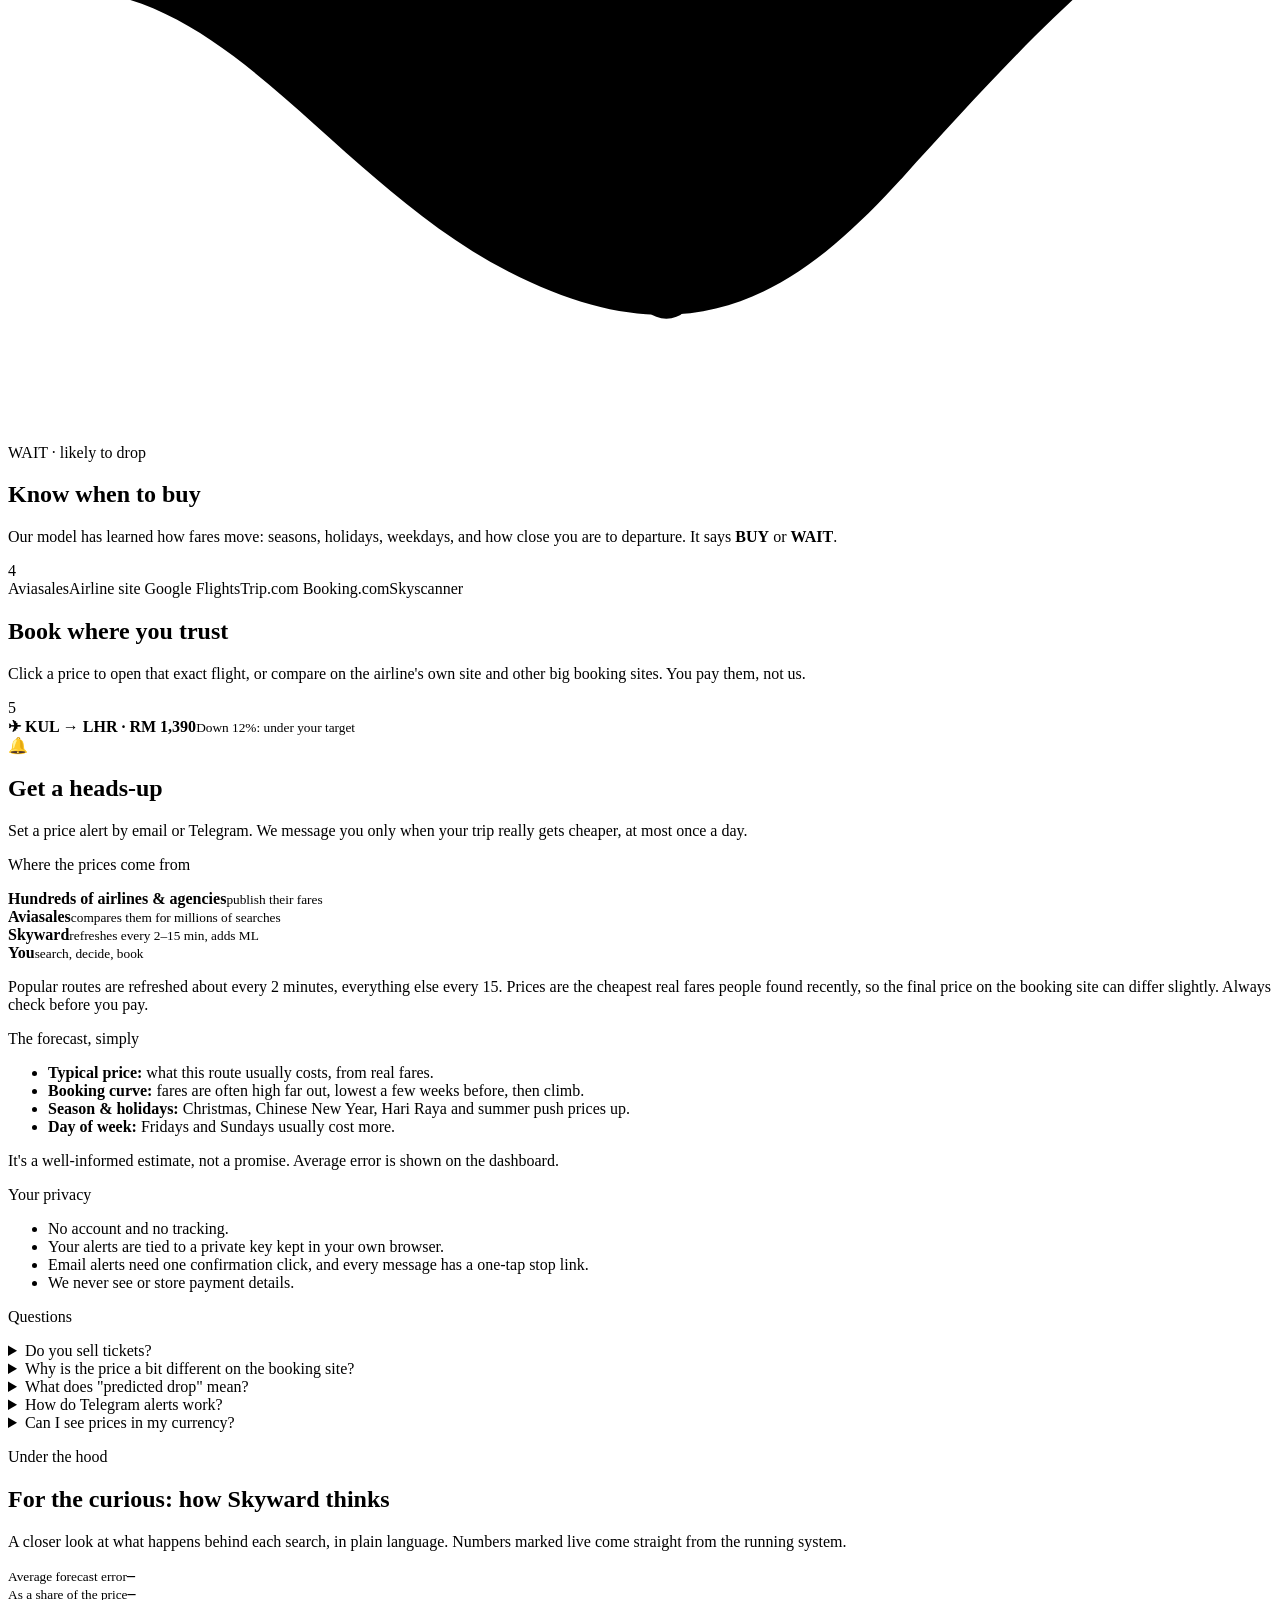
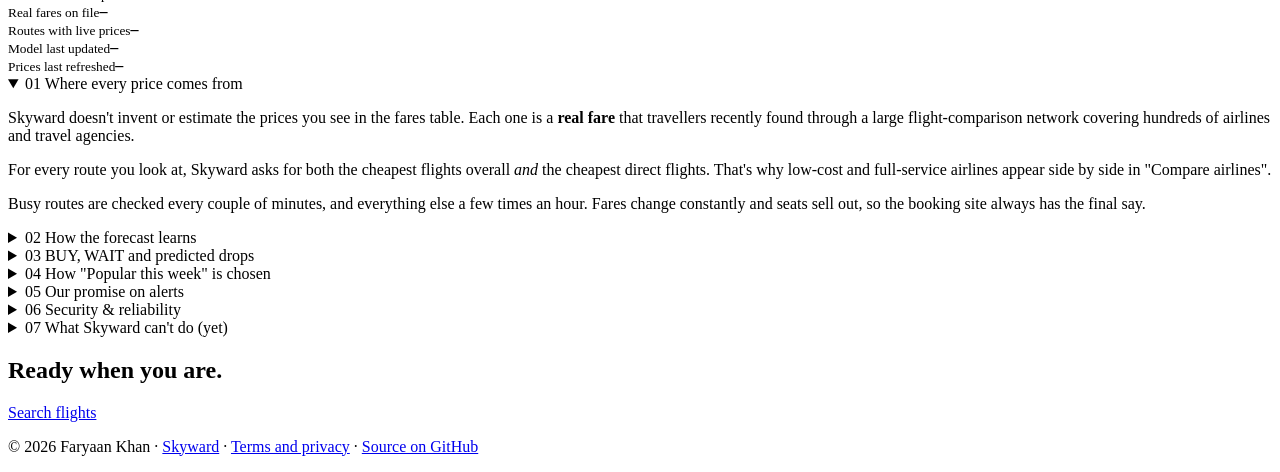
==== commit 077bde03: "Merge remote-tracking branch 'origin/main' into legal-and-licensing # Conflicts: #	backend/app/__ini" ====
--- a/frontend/how.html
+++ b/frontend/how.html
@@ -1,4 +1,5 @@
 <!doctype html>
+<!-- Copyright (c) 2026 Faryaan Khan. SPDX-License-Identifier: PolyForm-Noncommercial-1.0.0 -->
 <html lang="en" data-theme="dark">
 <head>
 <meta charset="utf-8">
@@ -264,7 +265,7 @@
     <a class="btn gold" href="/">Search flights</a>
   </section>
 </main>
-<footer><p><a href="/">Skyward</a> · <a href="https://github.com/Faryaan-Khan/skyward" target="_blank" rel="noopener">Source on GitHub</a></p></footer>
+<footer><p>© 2026 Faryaan Khan · <a href="/">Skyward</a> · <a href="/static/legal.html">Terms and privacy</a> · <a href="https://github.com/Faryaan-Khan/skyward" target="_blank" rel="noopener">Source on GitHub</a></p></footer>
 <script src="/static/how.js?v=2.2.1" defer></script>
 </body>
 </html>
